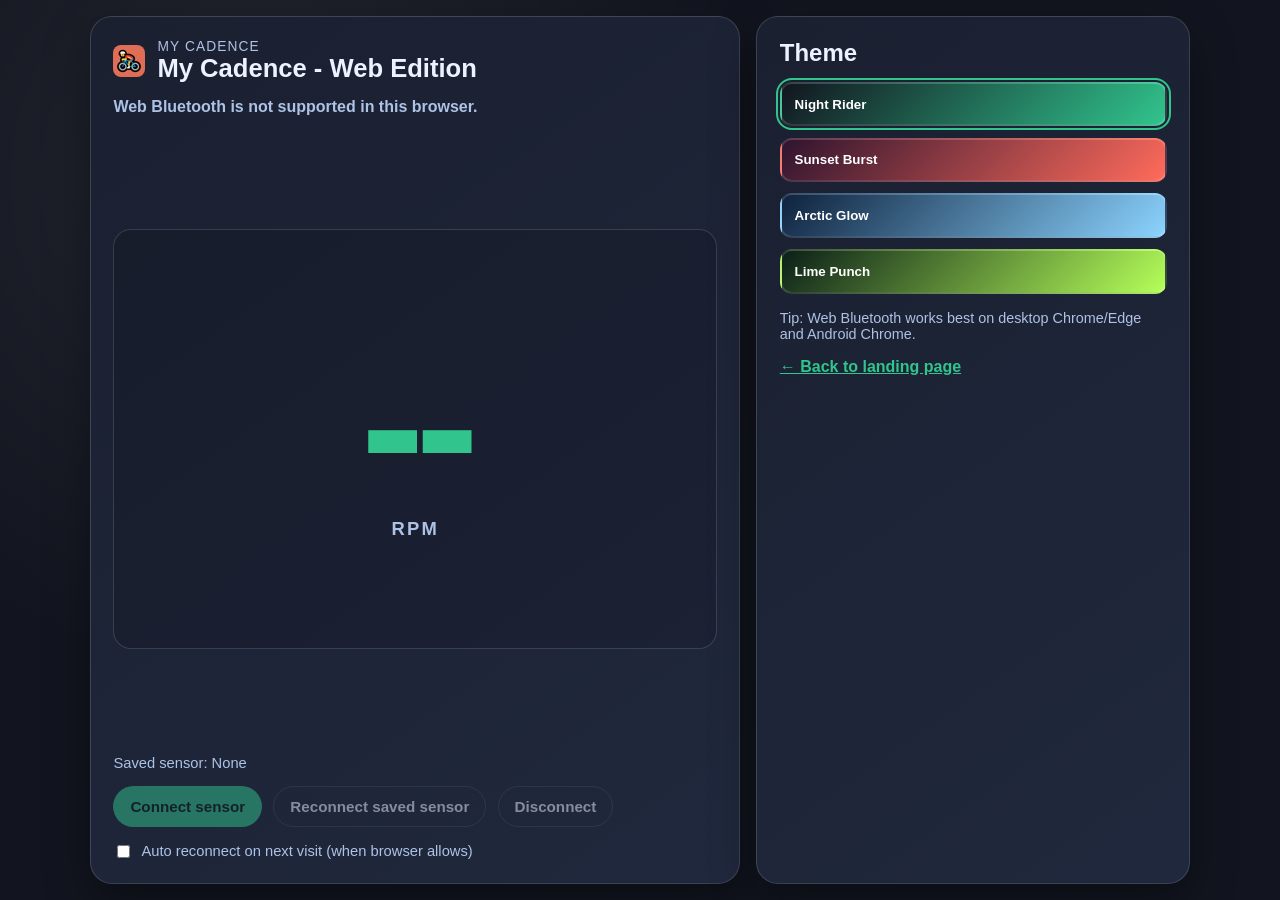
==== web-edition.html @ a9526c22 "Add Web Edition with Bluetooth support and update README and sitemap" ====
<!DOCTYPE html>
<html lang="en">
<head>
    <meta charset="UTF-8">
    <meta name="viewport" content="width=device-width, initial-scale=1.0">
    <meta name="description" content="My Cadence - Web Edition: connect your Bluetooth cadence sensor and view a big live RPM display in your browser.">
    <meta name="robots" content="index, follow">
    <meta name="theme-color" content="#12151f">
    <title>My Cadence - Web Edition</title>
    <link rel="canonical" href="https://jamesmontemagno.github.io/mycadence-landing/web-edition.html">
    <link rel="icon" type="image/png" sizes="16x16" href="assets/icons/favicon-16.png">
    <link rel="icon" type="image/png" sizes="32x32" href="assets/icons/favicon-32.png">
    <link rel="apple-touch-icon" sizes="180x180" href="assets/icons/icon-180.png">
    <link rel="stylesheet" href="web-edition.css">
</head>
<body data-theme="night-rider">
    <main class="web-app">
        <section class="display-panel">
            <header class="branding">
                <img src="assets/icons/favicon-32.png" alt="" width="32" height="32">
                <div>
                    <p class="eyebrow">My Cadence</p>
                    <h1>My Cadence - Web Edition</h1>
                </div>
            </header>

            <p id="status" class="status">Checking browser support...</p>

            <div class="cadence-readout" aria-live="polite">
                <span id="cadence-value">--</span>
                <span class="unit">RPM</span>
            </div>

            <p class="sensor-meta">Saved sensor: <span id="saved-sensor">None</span></p>

            <div class="controls">
                <button id="connect-btn" class="btn btn-primary" type="button">Connect sensor</button>
                <button id="reconnect-btn" class="btn btn-secondary" type="button">Reconnect saved sensor</button>
                <button id="disconnect-btn" class="btn btn-secondary" type="button" disabled>Disconnect</button>
            </div>

            <label class="auto-reconnect">
                <input id="auto-reconnect" type="checkbox">
                Auto reconnect on next visit (when browser allows)
            </label>
        </section>

        <section class="theme-panel">
            <h2>Theme</h2>
            <div class="theme-grid" role="radiogroup" aria-label="Color themes">
                <button class="theme-swatch" data-theme="night-rider" style="--swatch-a:#12151f;--swatch-b:#31c48d;" type="button">Night Rider</button>
                <button class="theme-swatch" data-theme="sunset-burst" style="--swatch-a:#2f142f;--swatch-b:#ff6b5b;" type="button">Sunset Burst</button>
                <button class="theme-swatch" data-theme="arctic-glow" style="--swatch-a:#0e223d;--swatch-b:#8bd3ff;" type="button">Arctic Glow</button>
                <button class="theme-swatch" data-theme="lime-punch" style="--swatch-a:#0b1f18;--swatch-b:#b5ff59;" type="button">Lime Punch</button>
            </div>
            <p class="footnote">Tip: Web Bluetooth works best on desktop Chrome/Edge and Android Chrome.</p>
            <p><a class="back-link" href="index.html">← Back to landing page</a></p>
        </section>
    </main>
    <script src="web-edition.js"></script>
</body>
</html>
---- web-edition.css ----
:root {
    --bg: #12151f;
    --panel: #1a2030;
    --surface: #20283d;
    --text: #ecf2ff;
    --subtext: #adc2e5;
    --accent: #31c48d;
    --accent-contrast: #0b1f18;
    --border: rgba(255, 255, 255, 0.14);
    --shadow: 0 18px 45px rgba(0, 0, 0, 0.34);
}

* {
    box-sizing: border-box;
}

body {
    margin: 0;
    min-height: 100vh;
    font-family: -apple-system, BlinkMacSystemFont, "Segoe UI", Roboto, Oxygen, Ubuntu, Cantarell, sans-serif;
    background: radial-gradient(circle at 20% 20%, rgba(255, 255, 255, 0.07), transparent 40%), var(--bg);
    color: var(--text);
}

body[data-theme="night-rider"] {
    --bg: #12151f;
    --panel: #1a2030;
    --surface: #20283d;
    --text: #ecf2ff;
    --subtext: #adc2e5;
    --accent: #31c48d;
    --accent-contrast: #0b1f18;
    --border: rgba(255, 255, 255, 0.14);
}

body[data-theme="sunset-burst"] {
    --bg: #1f0f22;
    --panel: #2a1631;
    --surface: #3c1f46;
    --text: #ffe9df;
    --subtext: #ffd6c8;
    --accent: #ff6b5b;
    --accent-contrast: #2b100c;
    --border: rgba(255, 184, 170, 0.28);
}

body[data-theme="arctic-glow"] {
    --bg: #091626;
    --panel: #122a45;
    --surface: #15385e;
    --text: #eaf7ff;
    --subtext: #b7dcf4;
    --accent: #8bd3ff;
    --accent-contrast: #072138;
    --border: rgba(160, 220, 255, 0.32);
}

body[data-theme="lime-punch"] {
    --bg: #0b1613;
    --panel: #10221c;
    --surface: #153328;
    --text: #f4ffe8;
    --subtext: #cae9c4;
    --accent: #b5ff59;
    --accent-contrast: #1d2f07;
    --border: rgba(190, 255, 133, 0.32);
}

.web-app {
    width: min(1100px, 100% - 2rem);
    margin: 0 auto;
    min-height: 100vh;
    display: grid;
    grid-template-columns: 1.5fr 1fr;
    gap: 1rem;
    padding: 1rem 0;
}

.display-panel,
.theme-panel {
    border: 1px solid var(--border);
    background: linear-gradient(145deg, var(--panel), var(--surface));
    border-radius: 22px;
    box-shadow: var(--shadow);
}

.display-panel {
    display: grid;
    grid-template-rows: auto auto 1fr auto auto auto;
    gap: 0.9rem;
    align-items: center;
    padding: 1.4rem;
}

.theme-panel {
    padding: 1.4rem;
}

.branding {
    display: flex;
    align-items: center;
    gap: 0.75rem;
}

.branding img {
    border-radius: 8px;
}

.eyebrow {
    margin: 0;
    color: var(--subtext);
    font-size: 0.86rem;
    letter-spacing: 0.08em;
    text-transform: uppercase;
}

h1 {
    margin: 0;
    font-size: clamp(1.2rem, 2vw, 1.65rem);
}

.status {
    margin: 0;
    font-weight: 600;
    color: var(--subtext);
    min-height: 1.5rem;
}

.cadence-readout {
    display: flex;
    flex-direction: column;
    align-items: center;
    justify-content: center;
    border: 1px solid var(--border);
    border-radius: 18px;
    min-height: min(52vh, 420px);
    background: rgba(0, 0, 0, 0.12);
}

#cadence-value {
    font-size: clamp(5rem, 16vw, 12rem);
    font-weight: 800;
    line-height: 0.92;
    letter-spacing: -0.05em;
    color: var(--accent);
}

.unit {
    margin-top: 0.3rem;
    font-size: 1.15rem;
    font-weight: 700;
    letter-spacing: 0.12em;
    color: var(--subtext);
}

.sensor-meta {
    margin: 0;
    color: var(--subtext);
    font-size: 0.92rem;
}

.controls {
    display: flex;
    flex-wrap: wrap;
    gap: 0.7rem;
}

.btn {
    border: 1px solid transparent;
    border-radius: 999px;
    font-size: 0.95rem;
    font-weight: 700;
    padding: 0.7rem 1rem;
    cursor: pointer;
    transition: transform 0.2s ease, opacity 0.2s ease, background-color 0.2s ease;
}

.btn:hover:not(:disabled) {
    transform: translateY(-1px);
}

.btn:disabled {
    opacity: 0.5;
    cursor: not-allowed;
}

.btn-primary {
    background: var(--accent);
    color: var(--accent-contrast);
}

.btn-secondary {
    background: transparent;
    border-color: var(--border);
    color: var(--text);
}

.auto-reconnect {
    display: inline-flex;
    align-items: center;
    gap: 0.5rem;
    color: var(--subtext);
    font-size: 0.92rem;
}

.theme-panel h2 {
    margin: 0 0 0.9rem;
}

.theme-grid {
    display: grid;
    gap: 0.7rem;
}

.theme-swatch {
    border: 2px solid var(--border);
    background: linear-gradient(135deg, var(--swatch-a), var(--swatch-b));
    color: white;
    border-radius: 12px;
    padding: 0.8rem;
    font-weight: 700;
    text-align: left;
    cursor: pointer;
}

.theme-swatch.is-selected {
    outline: 2px solid var(--accent);
    outline-offset: 2px;
}

.footnote {
    margin: 1rem 0 0.5rem;
    color: var(--subtext);
    font-size: 0.9rem;
}

.back-link {
    color: var(--accent);
    font-weight: 700;
}

.btn:focus-visible,
.theme-swatch:focus-visible,
.back-link:focus-visible {
    outline: 2px solid var(--accent);
    outline-offset: 2px;
}

@media (max-width: 900px) {
    .web-app {
        grid-template-columns: 1fr;
    }

    .cadence-readout {
        min-height: min(45vh, 340px);
    }
}
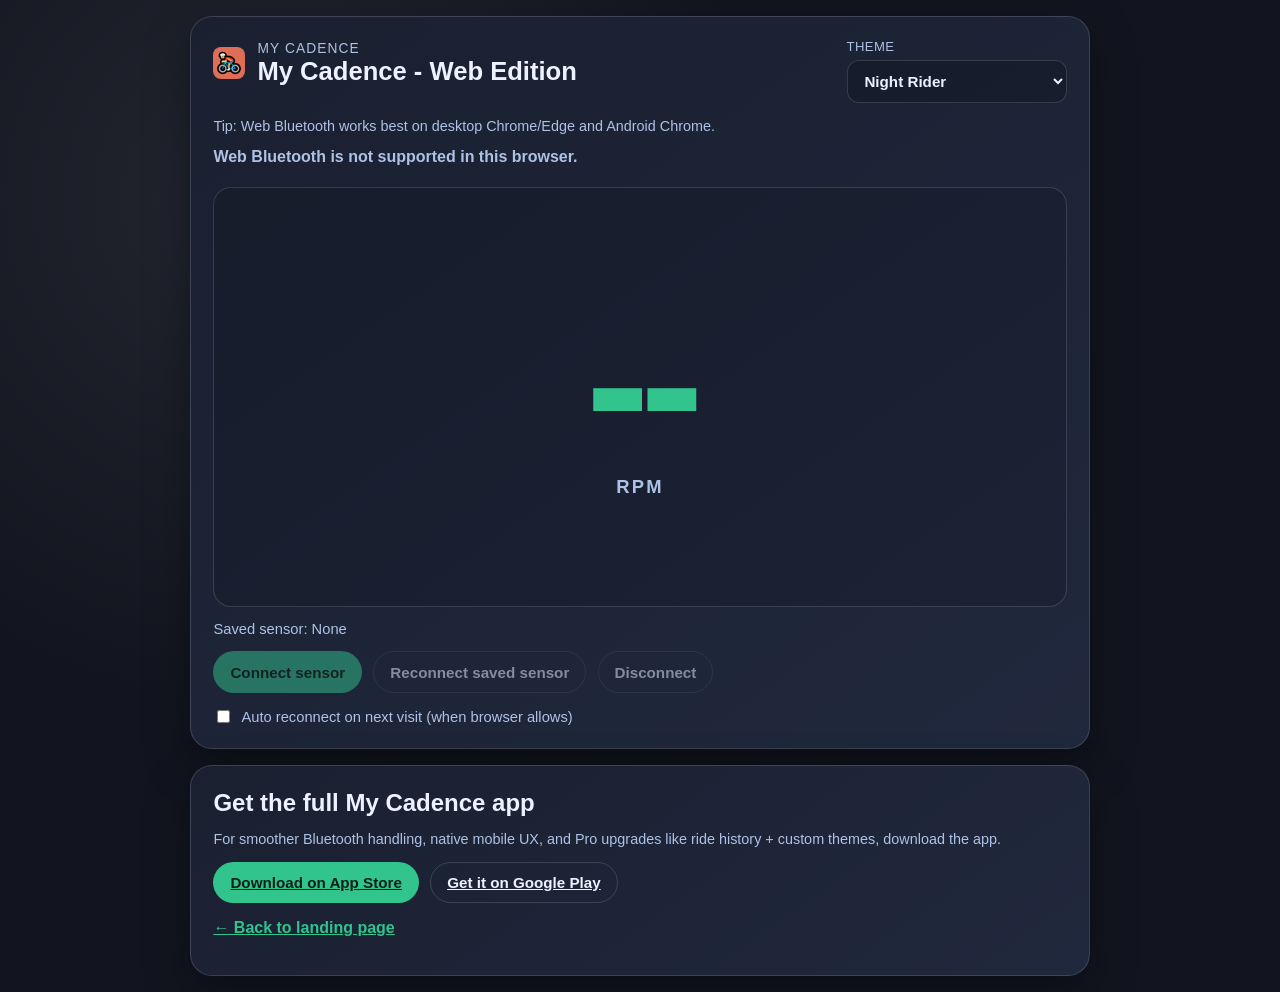
==== commit 1fe41f31: "Update URLs and enhance theme selection in Web Edition" ====
--- a/web-edition.html
+++ b/web-edition.html
@@ -7,7 +7,7 @@
     <meta name="robots" content="index, follow">
     <meta name="theme-color" content="#12151f">
     <title>My Cadence - Web Edition</title>
-    <link rel="canonical" href="https://jamesmontemagno.github.io/mycadence-landing/web-edition.html">
+    <link rel="canonical" href="https://mycadence.app/web-edition.html">
     <link rel="icon" type="image/png" sizes="16x16" href="assets/icons/favicon-16.png">
     <link rel="icon" type="image/png" sizes="32x32" href="assets/icons/favicon-32.png">
     <link rel="apple-touch-icon" sizes="180x180" href="assets/icons/icon-180.png">
@@ -16,14 +16,30 @@
 <body data-theme="night-rider">
     <main class="web-app">
         <section class="display-panel">
-            <header class="branding">
-                <img src="assets/icons/favicon-32.png" alt="" width="32" height="32">
-                <div>
-                    <p class="eyebrow">My Cadence</p>
-                    <h1>My Cadence - Web Edition</h1>
+            <header class="top-banner">
+                <div class="branding">
+                    <img src="assets/icons/favicon-32.png" alt="" width="32" height="32">
+                    <div>
+                        <a class="eyebrow eyebrow-link" href="index.html">My Cadence</a>
+                        <h1>My Cadence - Web Edition</h1>
+                    </div>
+                </div>
+                <div class="theme-picker-inline">
+                    <label class="theme-label" for="theme-select">Theme</label>
+                    <select id="theme-select" class="theme-select" aria-label="Color theme">
+                        <option value="night-rider">Night Rider</option>
+                        <option value="sunset-burst">Sunset Burst</option>
+                        <option value="arctic-glow">Arctic Glow</option>
+                        <option value="lime-punch">Lime Punch</option>
+                        <option value="synthwave-pop">Synthwave Pop</option>
+                        <option value="bubblegum-blast">Bubblegum Blast</option>
+                        <option value="lava-lamp">Lava Lamp</option>
+                        <option value="midnight-gold">Midnight Gold</option>
+                    </select>
                 </div>
             </header>
 
+            <p class="support-tip">Tip: Web Bluetooth works best on desktop Chrome/Edge and Android Chrome.</p>
             <p id="status" class="status">Checking browser support...</p>
 
             <div class="cadence-readout" aria-live="polite">
@@ -45,15 +61,13 @@
             </label>
         </section>
 
-        <section class="theme-panel">
-            <h2>Theme</h2>
-            <div class="theme-grid" role="radiogroup" aria-label="Color themes">
-                <button class="theme-swatch" data-theme="night-rider" style="--swatch-a:#12151f;--swatch-b:#31c48d;" type="button">Night Rider</button>
-                <button class="theme-swatch" data-theme="sunset-burst" style="--swatch-a:#2f142f;--swatch-b:#ff6b5b;" type="button">Sunset Burst</button>
-                <button class="theme-swatch" data-theme="arctic-glow" style="--swatch-a:#0e223d;--swatch-b:#8bd3ff;" type="button">Arctic Glow</button>
-                <button class="theme-swatch" data-theme="lime-punch" style="--swatch-a:#0b1f18;--swatch-b:#b5ff59;" type="button">Lime Punch</button>
+        <section class="app-upsell">
+            <h2>Get the full My Cadence app</h2>
+            <p class="upsell-copy">For smoother Bluetooth handling, native mobile UX, and Pro upgrades like ride history + custom themes, download the app.</p>
+            <div class="app-links">
+                <a href="https://apps.apple.com/us/app/my-cadence/id1545730360" class="btn btn-primary" target="_blank" rel="noopener">Download on App Store</a>
+                <a href="https://play.google.com/store/apps/details?id=com.refractored.mycadence" class="btn btn-secondary" target="_blank" rel="noopener">Get it on Google Play</a>
             </div>
-            <p class="footnote">Tip: Web Bluetooth works best on desktop Chrome/Edge and Android Chrome.</p>
             <p><a class="back-link" href="index.html">← Back to landing page</a></p>
         </section>
     </main>
--- a/web-edition.css
+++ b/web-edition.css
@@ -66,18 +66,62 @@
     --border: rgba(190, 255, 133, 0.32);
 }
 
+body[data-theme="synthwave-pop"] {
+    --bg: #1a0c2d;
+    --panel: #241040;
+    --surface: #33145c;
+    --text: #ffeafe;
+    --subtext: #f6c8ff;
+    --accent: #ff4fd8;
+    --accent-contrast: #2a0422;
+    --border: rgba(255, 125, 230, 0.35);
+}
+
+body[data-theme="bubblegum-blast"] {
+    --bg: #2a0f27;
+    --panel: #3b1536;
+    --surface: #54204c;
+    --text: #fff2fb;
+    --subtext: #ffd2f0;
+    --accent: #ff8fd1;
+    --accent-contrast: #3a0f2f;
+    --border: rgba(255, 175, 221, 0.38);
+}
+
+body[data-theme="lava-lamp"] {
+    --bg: #261008;
+    --panel: #3b1a0e;
+    --surface: #5a2a12;
+    --text: #ffefe6;
+    --subtext: #ffc9ab;
+    --accent: #ff9a3d;
+    --accent-contrast: #3b1c04;
+    --border: rgba(255, 170, 96, 0.35);
+}
+
+body[data-theme="midnight-gold"] {
+    --bg: #141414;
+    --panel: #1f1f1f;
+    --surface: #2d2d2d;
+    --text: #fff9e8;
+    --subtext: #e6d7ad;
+    --accent: #ffd166;
+    --accent-contrast: #3a2b05;
+    --border: rgba(255, 215, 130, 0.32);
+}
+
 .web-app {
-    width: min(1100px, 100% - 2rem);
+    width: min(900px, 100% - 2rem);
     margin: 0 auto;
     min-height: 100vh;
-    display: grid;
-    grid-template-columns: 1.5fr 1fr;
+    display: flex;
+    flex-direction: column;
     gap: 1rem;
     padding: 1rem 0;
 }
 
 .display-panel,
-.theme-panel {
+.app-upsell {
     border: 1px solid var(--border);
     background: linear-gradient(145deg, var(--panel), var(--surface));
     border-radius: 22px;
@@ -92,8 +136,15 @@
     padding: 1.4rem;
 }
 
-.theme-panel {
+.app-upsell {
     padding: 1.4rem;
+}
+
+.top-banner {
+    display: flex;
+    justify-content: space-between;
+    align-items: flex-start;
+    gap: 1rem;
 }
 
 .branding {
@@ -114,6 +165,15 @@
     text-transform: uppercase;
 }
 
+.eyebrow-link {
+    display: inline-block;
+    text-decoration: none;
+}
+
+.eyebrow-link:hover {
+    color: var(--text);
+}
+
 h1 {
     margin: 0;
     font-size: clamp(1.2rem, 2vw, 1.65rem);
@@ -124,6 +184,12 @@
     font-weight: 600;
     color: var(--subtext);
     min-height: 1.5rem;
+}
+
+.support-tip {
+    margin: 0;
+    color: var(--subtext);
+    font-size: 0.9rem;
 }
 
 .cadence-readout {
@@ -203,35 +269,50 @@
     font-size: 0.92rem;
 }
 
-.theme-panel h2 {
+.app-upsell h2 {
     margin: 0 0 0.9rem;
 }
 
-.theme-grid {
-    display: grid;
+.theme-label {
+    display: block;
+    color: var(--subtext);
+    font-size: 0.9rem;
+    margin-bottom: 0.5rem;
+}
+
+.theme-picker-inline {
+    width: min(100%, 220px);
+}
+
+.theme-picker-inline .theme-label {
+    margin-bottom: 0.35rem;
+    font-size: 0.82rem;
+    letter-spacing: 0.03em;
+    text-transform: uppercase;
+}
+
+.theme-select {
+    width: 100%;
+    border: 1px solid var(--border);
+    border-radius: 12px;
+    background: rgba(0, 0, 0, 0.18);
+    color: var(--text);
+    font-weight: 600;
+    font-size: 0.95rem;
+    padding: 0.7rem 0.8rem;
+}
+
+.upsell-copy {
+    margin: 0 0 0.9rem;
+    color: var(--subtext);
+    font-size: 0.9rem;
+}
+
+.app-links {
+    display: flex;
+    flex-wrap: wrap;
     gap: 0.7rem;
-}
-
-.theme-swatch {
-    border: 2px solid var(--border);
-    background: linear-gradient(135deg, var(--swatch-a), var(--swatch-b));
-    color: white;
-    border-radius: 12px;
-    padding: 0.8rem;
-    font-weight: 700;
-    text-align: left;
-    cursor: pointer;
-}
-
-.theme-swatch.is-selected {
-    outline: 2px solid var(--accent);
-    outline-offset: 2px;
-}
-
-.footnote {
-    margin: 1rem 0 0.5rem;
-    color: var(--subtext);
-    font-size: 0.9rem;
+    margin-bottom: 0.8rem;
 }
 
 .back-link {
@@ -240,15 +321,21 @@
 }
 
 .btn:focus-visible,
-.theme-swatch:focus-visible,
+.theme-select:focus-visible,
+.eyebrow-link:focus-visible,
 .back-link:focus-visible {
     outline: 2px solid var(--accent);
     outline-offset: 2px;
 }
 
 @media (max-width: 900px) {
-    .web-app {
-        grid-template-columns: 1fr;
+    .top-banner {
+        flex-direction: column;
+        align-items: stretch;
+    }
+
+    .theme-picker-inline {
+        width: 100%;
     }
 
     .cadence-readout {
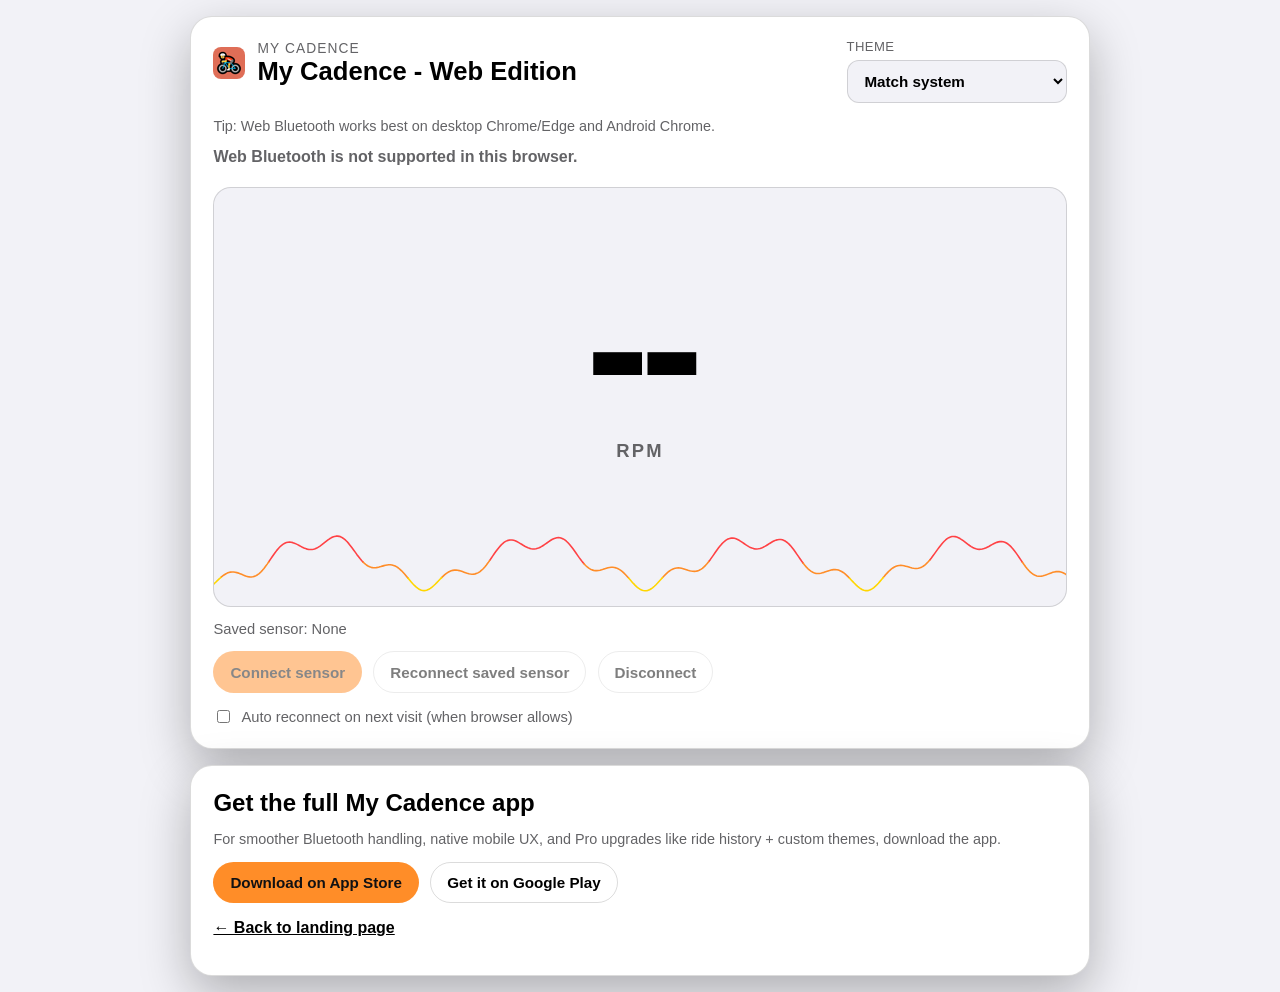
==== commit bcc5ba48: "Redesign the site around the new App Store look Rebuild the homepage with near-black and light bands" ====
--- a/web-edition.html
+++ b/web-edition.html
@@ -5,7 +5,8 @@
     <meta name="viewport" content="width=device-width, initial-scale=1.0">
     <meta name="description" content="My Cadence - Web Edition: connect your Bluetooth cadence sensor and view a big live RPM display in your browser.">
     <meta name="robots" content="index, follow">
-    <meta name="theme-color" content="#12151f">
+    <meta name="color-scheme" content="light dark">
+    <meta name="theme-color" content="#111113">
     <title>My Cadence - Web Edition</title>
     <link rel="canonical" href="https://mycadence.app/web-edition.html">
     <link rel="icon" type="image/png" sizes="16x16" href="assets/icons/favicon-16.png">
@@ -13,7 +14,7 @@
     <link rel="apple-touch-icon" sizes="180x180" href="assets/icons/icon-180.png">
     <link rel="stylesheet" href="web-edition.css">
 </head>
-<body data-theme="night-rider">
+<body data-theme="system">
     <main class="web-app">
         <section class="display-panel">
             <header class="top-banner">
@@ -27,6 +28,7 @@
                 <div class="theme-picker-inline">
                     <label class="theme-label" for="theme-select">Theme</label>
                     <select id="theme-select" class="theme-select" aria-label="Color theme">
+                        <option value="system">Match system</option>
                         <option value="night-rider">Night Rider</option>
                         <option value="sunset-burst">Sunset Burst</option>
                         <option value="arctic-glow">Arctic Glow</option>
@@ -40,11 +42,12 @@
             </header>
 
             <p class="support-tip">Tip: Web Bluetooth works best on desktop Chrome/Edge and Android Chrome.</p>
-            <p id="status" class="status">Checking browser support...</p>
+            <p id="status" class="status" role="status" aria-live="polite" aria-atomic="true">Checking browser support...</p>
 
             <div class="cadence-readout" aria-live="polite">
                 <span id="cadence-value">--</span>
                 <span class="unit">RPM</span>
+                <img class="readout-line" src="assets/images/cadence-line.svg" alt="" width="2880" height="160">
             </div>
 
             <p class="sensor-meta">Saved sensor: <span id="saved-sensor">None</span></p>
--- a/web-edition.css
+++ b/web-edition.css
@@ -1,13 +1,13 @@
 :root {
-    --bg: #12151f;
-    --panel: #1a2030;
-    --surface: #20283d;
-    --text: #ecf2ff;
-    --subtext: #adc2e5;
-    --accent: #31c48d;
-    --accent-contrast: #0b1f18;
-    --border: rgba(255, 255, 255, 0.14);
-    --shadow: 0 18px 45px rgba(0, 0, 0, 0.34);
+    --bg: #111113;
+    --panel: #1c1c1e;
+    --surface: #1c1c1e;
+    --text: #fff;
+    --subtext: #aeaeb2;
+    --accent: #ff8d28;
+    --accent-contrast: #111113;
+    --border: rgba(255, 255, 255, 0.16);
+    --shadow: 0 18px 50px rgba(0, 0, 0, 0.28);
 }
 
 * {
@@ -17,20 +17,47 @@
 body {
     margin: 0;
     min-height: 100vh;
-    font-family: -apple-system, BlinkMacSystemFont, "Segoe UI", Roboto, Oxygen, Ubuntu, Cantarell, sans-serif;
-    background: radial-gradient(circle at 20% 20%, rgba(255, 255, 255, 0.07), transparent 40%), var(--bg);
+    color-scheme: dark;
+    font-family: -apple-system, BlinkMacSystemFont, "SF Pro Display", "SF Pro Text", "Segoe UI", Roboto, "Helvetica Neue", Arial, sans-serif;
+    background: var(--bg);
     color: var(--text);
+    -webkit-font-smoothing: antialiased;
+}
+
+body[data-theme="system"] {
+    color-scheme: light dark;
+    --bg: #f2f2f7;
+    --panel: #fff;
+    --surface: #fff;
+    --text: #000;
+    --subtext: #636366;
+    --readout: #000;
+    --link: #000;
+    /* #FF8D28 is too faint for a focus ring on light surfaces. */
+    --focus: #d9600a;
+    --well: #f2f2f7;
+    --border: rgba(0, 0, 0, 0.14);
+}
+
+@media (prefers-color-scheme: dark) {
+    body[data-theme="system"] {
+        --bg: #111113;
+        --panel: #1c1c1e;
+        --surface: #1c1c1e;
+        --text: #fff;
+        --subtext: #aeaeb2;
+        --readout: #fff;
+        --link: #fff;
+        --focus: #ff8d28;
+        --well: #111113;
+        --border: rgba(255, 255, 255, 0.16);
+    }
 }
 
 body[data-theme="night-rider"] {
-    --bg: #12151f;
-    --panel: #1a2030;
-    --surface: #20283d;
-    --text: #ecf2ff;
-    --subtext: #adc2e5;
-    --accent: #31c48d;
-    --accent-contrast: #0b1f18;
-    --border: rgba(255, 255, 255, 0.14);
+    --readout: #fff;
+    --link: #fff;
+    --well: #111113;
 }
 
 body[data-theme="sunset-burst"] {
@@ -123,7 +150,7 @@
 .display-panel,
 .app-upsell {
     border: 1px solid var(--border);
-    background: linear-gradient(145deg, var(--panel), var(--surface));
+    background: var(--panel);
     border-radius: 22px;
     box-shadow: var(--shadow);
 }
@@ -193,14 +220,27 @@
 }
 
 .cadence-readout {
+    position: relative;
     display: flex;
     flex-direction: column;
     align-items: center;
     justify-content: center;
+    overflow: hidden;
     border: 1px solid var(--border);
     border-radius: 18px;
     min-height: min(52vh, 420px);
-    background: rgba(0, 0, 0, 0.12);
+    padding-bottom: 72px;
+    background: var(--well, rgba(0, 0, 0, 0.12));
+}
+
+.readout-line {
+    position: absolute;
+    left: 0;
+    bottom: 12px;
+    width: 100%;
+    max-width: none;
+    height: 64px;
+    object-fit: cover;
 }
 
 #cadence-value {
@@ -208,7 +248,7 @@
     font-weight: 800;
     line-height: 0.92;
     letter-spacing: -0.05em;
-    color: var(--accent);
+    color: var(--readout, var(--accent));
 }
 
 .unit {
@@ -232,17 +272,29 @@
 }
 
 .btn {
+    display: inline-block;
     border: 1px solid transparent;
     border-radius: 999px;
     font-size: 0.95rem;
     font-weight: 700;
     padding: 0.7rem 1rem;
     cursor: pointer;
+    text-decoration: none;
     transition: transform 0.2s ease, opacity 0.2s ease, background-color 0.2s ease;
 }
 
 .btn:hover:not(:disabled) {
     transform: translateY(-1px);
+}
+
+@media (prefers-reduced-motion: reduce) {
+    .btn {
+        transition: none;
+    }
+
+    .btn:hover:not(:disabled) {
+        transform: none;
+    }
 }
 
 .btn:disabled {
@@ -295,7 +347,7 @@
     width: 100%;
     border: 1px solid var(--border);
     border-radius: 12px;
-    background: rgba(0, 0, 0, 0.18);
+    background: var(--well, rgba(0, 0, 0, 0.18));
     color: var(--text);
     font-weight: 600;
     font-size: 0.95rem;
@@ -316,15 +368,19 @@
 }
 
 .back-link {
-    color: var(--accent);
+    color: var(--link, var(--accent));
     font-weight: 700;
+}
+
+.auto-reconnect input {
+    accent-color: var(--accent);
 }
 
 .btn:focus-visible,
 .theme-select:focus-visible,
 .eyebrow-link:focus-visible,
 .back-link:focus-visible {
-    outline: 2px solid var(--accent);
+    outline: 3px solid var(--focus, var(--accent));
     outline-offset: 2px;
 }
 
